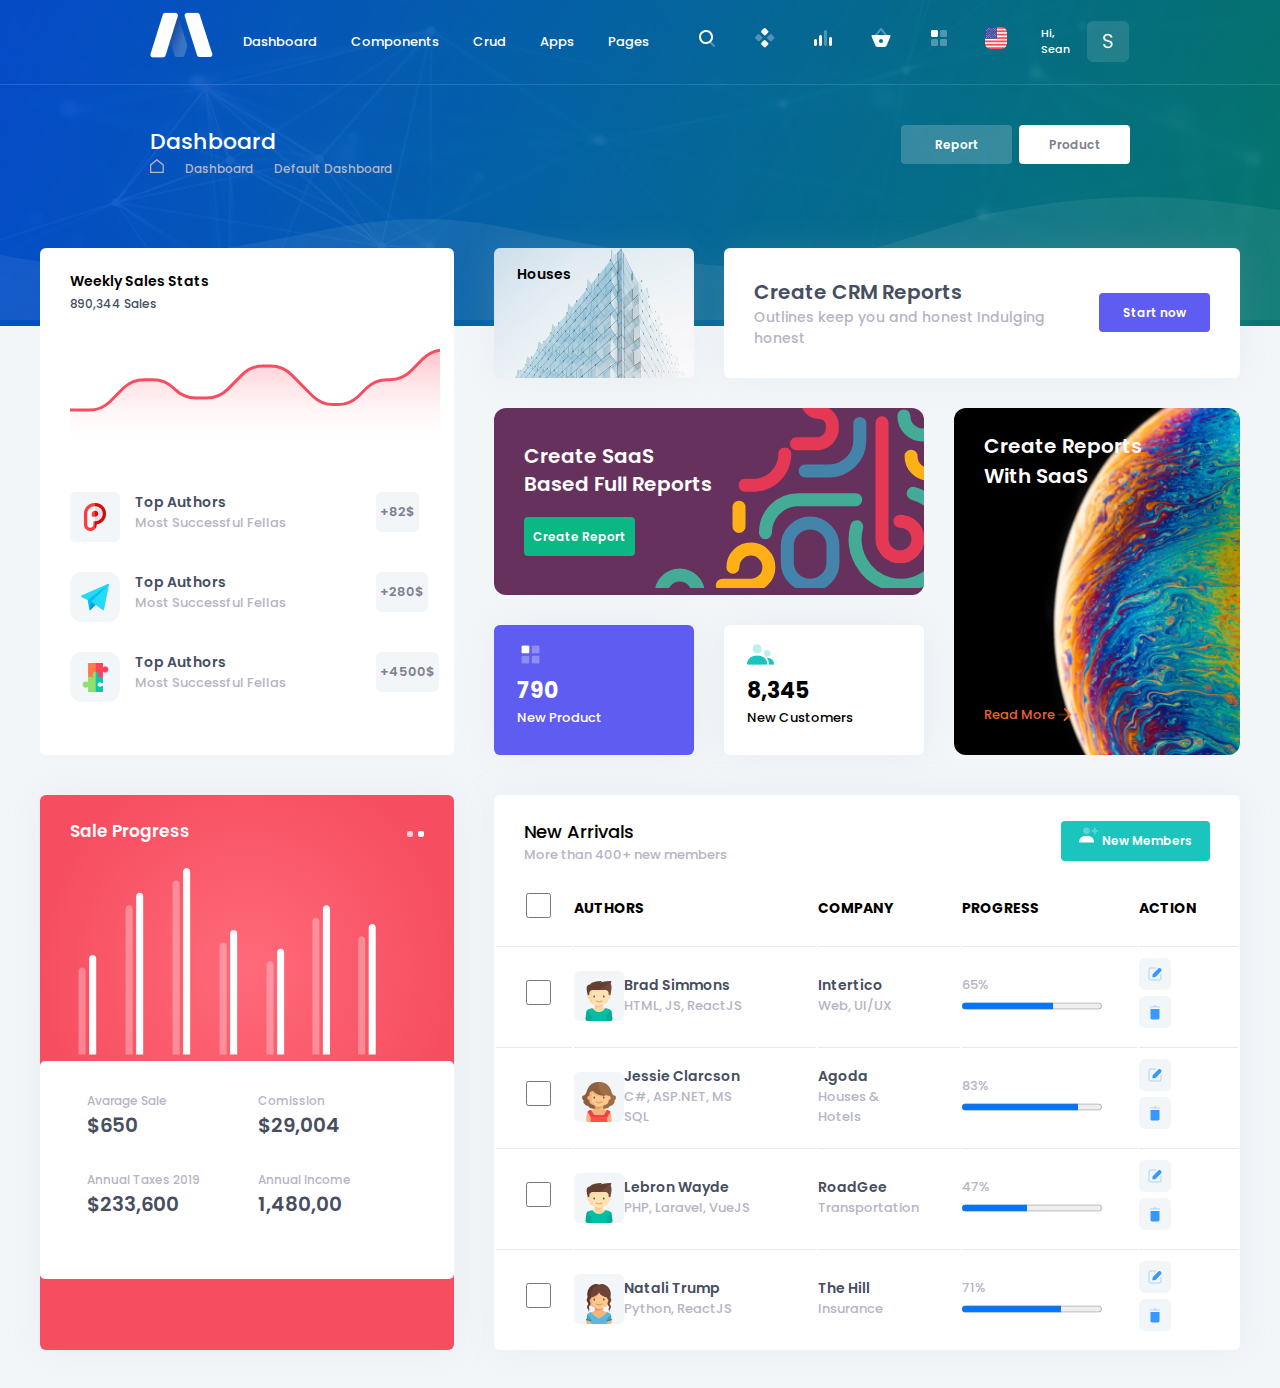
==== demo2rework/index.html @ 456e2e6e "lan dau lam chuyen ay" ====
<!DOCTYPE html>
<html lang="en">
<head>
    <meta charset="UTF-8">
    <meta http-equiv="X-UA-Compatible" content="IE=edge">
    <meta name="viewport" content="width=device-width, initial-scale=1.0">
    <link rel="stylesheet" href="style.css">
    <link rel="stylesheet" href="assets/button.css">
    <link href='https://fonts.googleapis.com/css?family=Poppins' rel='stylesheet'>
    <title>Demo 2</title>
</head>
<body>
    <main class="main">
        <header class="header">
            <div class="navbar">
                <div class="navbar-left">
                    <a href=""><img src="assets/img/nav-bar/metronic-logo.png" alt=""></a>  
                    <ul class="navbar-menu">
                        <li><a href="">Dashboard</a> </li>
                        <li><a href="">Components</a> </li>
                        <li><a href="">Crud</a> </li>
                        <li><a href="">Apps</a> </li>
                        <li><a href="">Pages</a> </li>
                    </ul>
                </div>
                <div class="navbar-right">
                    <ul class="navbar-menu">
                        <li><a href=""><img src="assets/img/nav-bar/search-icon.png" alt=""></a> </li>
                        <li><a href=""><img src="assets/img/nav-bar/compiling.png" alt=""></a> </li>
                        <li><a href=""><img src="assets/img/nav-bar/equalizer.png" alt=""></a> </li>
                        <li><a href="">
                            <svg width="24" height="24" viewBox="0 0 24 24" fill="none" xmlns="http://www.w3.org/2000/svg">
                                <path opacity="0.3" d="M12 4.56205L7.76825 9.64018C7.41468 10.0645 6.78412 10.1218 6.35984 9.76822C5.93556 9.41466 5.87824 8.78409 6.2318 8.35982L11.2318 2.35982C11.6316 1.88006 12.3685 1.88006 12.7682 2.35982L17.7682 8.35982C18.1218 8.78409 18.0645 9.41466 17.6402 9.76822C17.2159 10.1218 16.5854 10.0645 16.2318 9.64018L12 4.56205Z" fill="white"/>
                                <path fill-rule="evenodd" clip-rule="evenodd" d="M3.50002 9H20.5C21.0523 9 21.5 9.44772 21.5 10C21.5 10.132 21.4739 10.2627 21.4231 10.3846L17.7692 19.1538C17.3034 20.2718 16.2111 21 15 21H9.00002C7.78891 21 6.69659 20.2718 6.23079 19.1538L2.57694 10.3846C2.36452 9.87481 2.6056 9.28934 3.1154 9.07692C3.23727 9.02614 3.36799 9 3.50002 9ZM12 17C13.1046 17 14 16.1046 14 15C14 13.8954 13.1046 13 12 13C10.8954 13 10 13.8954 10 15C10 16.1046 10.8954 17 12 17Z" fill="white"/>
                            </svg>                                
                        </a> </li>
                        <li><a href=""><img src="assets/img/nav-bar/layout-4-blocks.png" alt=""></a> </li>
                        <li><a href=""><img src="assets/img/nav-bar/flag-container.png" alt=""></a> </li>
                        <li><a href=""><div class="welcome-text"> Hi, <br> Sean</div></a></li>
                        <li><img src="assets/img/nav-bar/initial-icon.png" alt=""></li>
                    </ul>
                </div>
            </div>
            <div class="sub-header">
                <div>
                    <span class="text-title">Dashboard</span>  <br>
                    <svg width="14" height="14" viewBox="0 0 14 14" fill="none" xmlns="http://www.w3.org/2000/svg">
                        <path d="M6.90584 0L0 5.52465V14H13.8116V5.52465L6.90584 0ZM12.5561 12.7444H1.25561V6.15244L6.90584 1.63227L12.5561 6.15244V12.7444Z" fill="#B5B5C3"/>
                    </svg>
                    <li><a href="">Dashboard</a></li> 
                    <li><a href="">Default Dashboard</a></li> 
                </div>
                <div class="sub-header-btn">
                    <a href=""><div class="default-btn trans-btn"><span class="text-btn">Report</span></div></a>
                    <a href=""><div class="default-btn white-btn"><span class="text-btn text-white-btn">Product</span></div></a>
                </div>
            </div>
            <div class="wave-vector">
                <img src="assets/img/vector27.png" alt="">
            </div>  
        </header>
        <section class="first-section">
            <div class="sale-graph">
                <p class="small-text-tilte m-l-30px m-t-23">Weekly Sales Stats</p>
                <p class="small-text-subtitle m-l-30px">890,344 Sales</p>
                <div class="vector m-l-30px">
                    <svg width="370" height="104" viewBox="0 0 370 104" fill="none" xmlns="http://www.w3.org/2000/svg">
                        <path d="M19.0568 62.0852H-4V104H376V2H374.205C366.2 2 358.527 5.19892 352.894 10.8851L341.121 22.7673C335.487 28.4535 327.814 31.6525 319.81 31.6525H317.379C309.374 31.6525 301.701 34.8514 296.068 40.5376L288.934 47.7378C283.3 53.424 275.627 56.623 267.622 56.623H263.645C255.641 56.623 247.968 53.424 242.334 47.7378L221.67 26.8818C216.036 21.1956 208.364 17.9967 200.359 17.9967H193.289C185.284 17.9967 177.612 21.1956 171.978 26.8819L157.886 41.105C152.252 46.7912 144.579 49.9902 136.575 49.9902H126.026C118.021 49.9902 110.348 46.7912 104.714 41.105L104.152 40.5376C98.5184 34.8514 90.8457 31.6525 82.8412 31.6525H74.225C66.2204 31.6525 58.5477 34.8514 52.9139 40.5376L40.3679 53.2001C34.7341 58.8863 27.0614 62.0852 19.0568 62.0852Z" fill="url(#paint0_linear_436_12556)"/>
                        <path d="M376 104V2H374.205C366.2 2 358.527 5.19892 352.894 10.8851L341.121 22.7673C335.487 28.4535 327.814 31.6525 319.81 31.6525H317.379C309.374 31.6525 301.701 34.8514 296.067 40.5376L288.934 47.7378C283.3 53.424 275.627 56.6229 267.622 56.6229H263.645C255.641 56.6229 247.968 53.424 242.334 47.7378L221.67 26.8818C216.036 21.1956 208.364 17.9967 200.359 17.9967H193.289C185.284 17.9967 177.612 21.1956 171.978 26.8819L157.886 41.105C152.252 46.7912 144.579 49.9902 136.575 49.9902H126.026C118.021 49.9902 110.348 46.7912 104.714 41.105L104.152 40.5376C98.5184 34.8514 90.8458 31.6525 82.8412 31.6525H74.225C66.2204 31.6525 58.5477 34.8514 52.9139 40.5376L40.3679 53.2001C34.7341 58.8863 27.0614 62.0852 19.0568 62.0852H-4V104" stroke="#F64E60" stroke-width="3"/>
                        <defs>
                        <linearGradient id="paint0_linear_436_12556" x1="186" y1="2" x2="186" y2="104" gradientUnits="userSpaceOnUse">
                        <stop stop-color="#FFC3C9"/>
                        <stop offset="1" stop-color="white" stop-opacity="0"/>
                        </linearGradient>
                        </defs>
                    </svg>                        
                </div>
                <div class="top-author m-l-30px ">
                    <div class="author-list first-author ">
                        <img src="assets/img/pLogo.png" alt="">
                        <div class="m-l-15">
                            <p class="default-text">Top Authors</p>
                            <p class="default-subtext">Most Successful Fellas</p>
                        </div>
                        <div class="resize-box">
                            <div>+82$</div>
                        </div>
                    </div>
                    <div class="author-list second-author">
                        <img src="assets/img/paperPlane.png" alt="">
                        <div class="m-l-15">
                            <p class="default-text">Top Authors</p>
                            <p class="default-subtext">Most Successful Fellas</p>
                        </div>
                        <div class="resize-box">
                            <div>+280$</div>
                        </div>
                    </div>
                    <div class="author-list third-author m-b-40">
                        <img src="assets/img/puzzleLogo.png" alt="">
                        <div class="m-l-15">
                            <p class="default-text">Top Authors</p>
                            <p class="default-subtext">Most Successful Fellas</p>
                        </div>
                        <div class="resize-box">
                            <div>+4500$</div>
                        </div>
                    </div>
                </div>
            </div>
            <div class="right-banner">
                <div class="first-col-banner">
                    <div class="widget widget-no1">
                        <p class="small-text-tilte houses-title">Houses</p>
                    </div>
                    <div class="widget widget-no2">
                        <div class="widget-no2-text">
                            <p class="default-text">Create CRM Reports</p>
                            <p class="default-subtext">Outlines keep you and honest Indulging honest</p>
                        </div>
                        <a href=""><div class="default-btn trans-btn purpul-btn"><span class="text-btn">Start now</span></div></a>
                    </div>
                </div>
                <div class="second-col-banner">
                    <div class="left-aside-second-banner">
                        <div class="upper-banner">
                            <div class="left-aside-text">
                                Create SaaS <br>
                                Based Full Reports
                                <a href=""><div class="default-btn trans-btn green-btn"><span class="text-btn">Create Report</span></div></a>
                            </div>
                            <div class="vignette">
                                <img src="assets/img/Taieri.svg" alt="">
                            </div>
                        </div>
                        <div class="bottom-box">
                            <div class="widget widget-no3">
                                <p class="small-text-tilte houses-title">
                                    <img src="assets/img/layout-4-blocks.png" alt=""><br>
                                    <span class="widget-font-bold cl-white">790</span> <br>
                                    <span class="widget-font cl-white">New Product</span>
                                </p>
                            </div>
                            <div class="widget widget-no4">
                                <p class="small-text-tilte houses-title">
                                    <img src="assets/img/group.png" alt=""><br>
                                    <span class="widget-font-bold">8,345</span> <br>
                                    <span class="widget-font">New Customers</span>
                                </p>
                            </div>
                        </div>
                    </div>
                    <div class="right-aside-second-banner ">
                        <p class="right-aside-text m-l-30px m-t-23">
                            Create Reports <br> With SaaS
                        </p>
                        <p class="right-aside-subtext m-l-30px m-b-30 " >
                            <a href="">
                                Read More
                                <img src="assets/img/Arrow-right.png" alt="">
                            </a> 
                        </p>
                    </div>
                </div>
            </div>
        </section>
        <section class="second-section">
            <div class="sale-graph-2 widget-box   ">
                <div class="sale-graph-2-text">
                    <div>Sale Progress</div>
                    <div>
                        <svg width="17" height="6" viewBox="0 0 17 6" fill="none" xmlns="http://www.w3.org/2000/svg">
                            <rect x="11" width="6" height="6" rx="2" fill="white"/>
                            <rect width="6" height="6" rx="2" fill="white" fill-opacity="0.7"/>
                        </svg>                            
                    </div>
                </div>
                <div class="chart">
                    <svg width="298" height="188" viewBox="0 0 298 188" fill="none" xmlns="http://www.w3.org/2000/svg">
                        <path d="M0.587158 103.916C0.587158 101.97 2.16482 100.392 4.11097 100.392C6.05712 100.392 7.63478 101.97 7.63478 103.916V187.381H0.587158V103.916Z" fill="white" fill-opacity="0.3"/>
                        <path d="M11.1587 91.4889C11.1587 89.5428 12.7364 87.9651 14.6825 87.9651C16.6287 87.9651 18.2063 89.5428 18.2063 91.4889V187.381H11.1587V91.4889Z" fill="white"/>
                        <path d="M47.5715 41.781C47.5715 39.8349 49.1492 38.2572 51.0953 38.2572C53.0415 38.2572 54.6192 39.8349 54.6192 41.781V187.381H47.5715V41.781Z" fill="white" fill-opacity="0.3"/>
                        <path d="M58.1426 29.3538C58.1426 27.4076 59.7202 25.83 61.6664 25.83C63.6125 25.83 65.1902 27.4076 65.1902 29.3538V187.381H58.1426V29.3538Z" fill="white"/>
                        <path d="M94.5554 16.9269C94.5554 14.9807 96.1331 13.4031 98.0792 13.4031C100.025 13.4031 101.603 14.9807 101.603 16.9269V187.381H94.5554V16.9269Z" fill="white" fill-opacity="0.3"/>
                        <path d="M105.127 4.50002C105.127 2.55387 106.705 0.976196 108.651 0.976196C110.597 0.976196 112.175 2.55386 112.175 4.50001V187.381H105.127V4.50002Z" fill="white"/>
                        <path d="M141.54 79.062C141.54 77.1159 143.117 75.5382 145.063 75.5382C147.009 75.5382 148.587 77.1159 148.587 79.062V187.381H141.54V79.062Z" fill="white" fill-opacity="0.3"/>
                        <path d="M152.111 66.6348C152.111 64.6886 153.689 63.111 155.635 63.111C157.581 63.111 159.159 64.6886 159.159 66.6348V187.381H152.111V66.6348Z" fill="white"/>
                        <path d="M188.524 97.7022C188.524 95.7561 190.101 94.1784 192.047 94.1784C193.994 94.1784 195.571 95.7561 195.571 97.7022V187.381H188.524V97.7022Z" fill="white" fill-opacity="0.3"/>
                        <path d="M199.095 85.2753C199.095 83.3291 200.673 81.7515 202.619 81.7515C204.565 81.7515 206.143 83.3291 206.143 85.2753V187.381H199.095V85.2753Z" fill="white"/>
                        <path d="M234.333 54.2079C234.333 52.2617 235.911 50.6841 237.857 50.6841C239.803 50.6841 241.381 52.2617 241.381 54.2079V187.381H234.333V54.2079Z" fill="white" fill-opacity="0.3"/>
                        <path d="M244.905 41.781C244.905 39.8349 246.482 38.2572 248.429 38.2572C250.375 38.2572 251.952 39.8349 251.952 41.781V187.381H244.905V41.781Z" fill="white"/>
                        <path d="M280.143 72.8484C280.143 70.9023 281.72 69.3246 283.667 69.3246C285.613 69.3246 287.19 70.9023 287.19 72.8484V187.381H280.143V72.8484Z" fill="white" fill-opacity="0.3"/>
                        <path d="M290.714 60.4212C290.714 58.4751 292.292 56.8974 294.238 56.8974C296.184 56.8974 297.762 58.4751 297.762 60.4212V187.381H290.714V60.4212Z" fill="white"/>
                    </svg>                        
                </div>
                <div class="sale-info">
                    <div class="flex-row">
                        <div class="box-info">
                            <p class="blur-font">Avarage Sale</p>
                            <p class="cash-font"> $650</p>
                        </div>
                        <div class="box-info">
                            <p class="blur-font">Comission</p> 
                            <p class="cash-font">$29,004</p> 
                        </div>
                    </div>
                    <div class="flex-row">
                        <div class="box-info">
                            <p class="blur-font">Annual Taxes 2019</p>  
                            <p class="cash-font">$233,600</p> 
                        </div>
                        <div class="box-info">
                            <p class="blur-font">Annual Income</p> 
                            <p class="cash-font">1,480,00</p> 
                        </div>
                    </div>
                    
                </div>
            </div>
            <div class="new-arrival widget-box">
                <div class="table-title">
                    <div class="table-text">
                        <div>
                            New Arrivals <br>
                            <span class="default-subtext">More than 400+ new members</span>
                        </div>
                        <a href=""><div class="default-btn green-icon-btn"><span class="text-btn">
                            <img src="assets/img/add-user.png" alt="">
                            <span>New Members</span>
                        </span></div></a>
                    </div>
                </div>
                <div class="main-table">
                    <table>
                        <tr>
                            <th class="checkbox p-r-21">
                                <label>
                                    <input type="checkbox">
                                </label>
                            </th>
                            <th>AUTHORS</th>
                            <th>COMPANY</th>
                            <th>PROGRESS</th>
                            <th>ACTION</th>
                        </tr>
                        <tr>
                            <td class="checkbox p-r-21">
                                <label>
                                    <input type="checkbox">
                                </label>
                            </td>
                            <td class="p-r-65">
                                <div class="author">
                                    <img src="assets/img/author/author-1.png" alt="">
                                    <div class="author-info">
                                        <p class="default-text">Brad Simmons</p>
                                        <p class="default-subtext">HTML, JS, ReactJS</p>
                                    </div>
                                </div>
                            </td>
                            <td class="p-r-45">
                                <div class="company-info">
                                    <p class="default-text">Intertico</p>
                                    <p class="default-subtext">Web, UI/UX</p>
                                </div>
                            </td>
                            <td class="p-r-45">
                                <p class="default-subtext">65%</p>
                                <progress id="file" value="65" max="100"></progress>
                            </td>
                            <td class="p-r-45">
                                <a href=""><img src="assets/img/button-Edit.png" alt=""></a>
                                <a href=""><img src="assets/img/button-Trash.png" alt=""></a>
                            </td>
                        </tr>
                        <tr>
                            <td class="checkbox p-r-21">
                                <label>
                                    <input type="checkbox">
                                </label>
                            </td>
                            <td class="p-r-65">
                                <div class="author">
                                    <img src="assets/img/author/author-2.png" alt="">
                                    <div class="author-info">
                                        <p class="default-text">Jessie Clarcson</p>
                                        <p class="default-subtext">C#, ASP.NET, MS SQL</p>
                                    </div>
                                </div>
                            </td>
                            <td class="p-r-45">
                                <div class="company-info">
                                    <p class="default-text">Agoda</p>
                                    <p class="default-subtext">Houses & Hotels</p>
                                </div>
                            </td>
                            <td class="p-r-45">
                                <p class="default-subtext">83%</p>
                                <progress id="file" value="83" max="100"></progress>
                            </td>
                            <td class="p-r-45">
                                <a href=""><img src="assets/img/button-Edit.png" alt=""></a>
                                <a href=""><img src="assets/img/button-Trash.png" alt=""></a>
                            </td>
                        </tr>
                        <tr>
                            <td class="checkbox p-r-21">
                                <label>
                                    <input type="checkbox">
                                </label>
                            </td>
                            <td class="p-r-65">
                                <div class="author">
                                    <img src="assets/img/author/author-1.png" alt="">
                                    <div class="author-info">
                                        <p class="default-text">Lebron Wayde</p>
                                        <p class="default-subtext">PHP, Laravel, VueJS</p>
                                    </div>
                                </div>
                            </td>
                            <td class="p-r-45">
                                <div class="company-info">
                                    <p class="default-text">RoadGee</p>
                                    <p class="default-subtext">Transportation</p>
                                </div>
                            </td>
                            <td class="p-r-45">
                                <p class="default-subtext">47%</p>
                                <progress id="file" value="47" max="100"></progress>
                            </td>
                            <td class="p-r-45">
                                <a href=""><img src="assets/img/button-Edit.png" alt=""></a>
                                <a href=""><img src="assets/img/button-Trash.png" alt=""></a>
                            </td>
                        </tr>
                        <tr>
                            <td class="checkbox p-r-21">
                                <label>
                                    <input type="checkbox">
                                </label>
                            </td>
                            <td class="p-r-65">
                                <div class="author">
                                    <img src="assets/img/author/author-3.png" alt="">
                                    <div class="author-info">
                                        <p class="default-text">Natali Trump</p>
                                        <p class="default-subtext">Python, ReactJS</p>
                                    </div>
                                </div>
                            </td>
                            <td class="p-r-45">
                                <div class="company-info">
                                    <p class="default-text">The Hill </p>
                                    <p class="default-subtext">Insurance</p>
                                </div>
                            </td>
                            <td class="p-r-45">
                                <p class="default-subtext">71%</p>
                                <progress id="file" value="71" max="100"></progress>
                            </td>
                            <td class="p-r-45">
                                <a href=""><img src="assets/img/button-Edit.png" alt=""></a>
                                <a href=""><img src="assets/img/button-Trash.png" alt=""></a>
                            </td>
                        </tr>
                    </table>
                </div>
            </div>
        </section>
    </main>
</body>
</html>
---- demo2rework/style.css ----
*{
    padding: 0;
    margin: 0;
}

.text-title {
    font-weight: 500;
    font-size: 22px;
    line-height: 33px;
    color: #fff;
}

.table-text {
    font-weight: 500;
    font-size: 18px;
    line-height: 21px;
}

.default-text {
    font-weight: 600;
    font-size: 14px;
    line-height: 21px;
    color: #464E5F;
}

.default-subtext {
    font-weight: 500;
    font-size: 13px;
    line-height: 20px;
    color: #B5B5C3;
}

.small-text-subtitle {
    font-weight: 500;
    font-size: 12px;
    line-height: 23px;
    color: #464E5F;
}

.small-text-title {
    font-weight: 600;
    font-size: 17px;
    line-height: 26px;
    color: #464E5F  ;
}

.widget-font {
    font-weight: 500;
    font-size: 13px;
    line-height: 20px;
}

.widget-font-bold {
    font-weight: 700;
    font-size: 22px;
    line-height: 33px;
}

.blur-font {
    font-weight: 500;
    font-size: 12px;
    line-height: 18px;
    color: #B5B5C3;
}

.cash-font {
    font-weight: 600;
    font-size: 20px;
    line-height: 30px;
    color: #464E5F;
}

.cl-white {
    color: white;
}

.m-l-30px {
    margin-left: 30px;
}

.m-l-15 {
    margin-left: 15px;
}

.m-r-30px {
    margin-right: 30px;
}

.m-t-23 {
    margin-top: 23px;
}

.m-b-40 {
    margin-bottom: 40px;
}

.m-b-30 {
    margin-bottom: 30px;
}

.p-r-100 {
    padding-right: 100px;
}

.p-r-45 {
    padding-right: 35px;
}

.p-r-21 {
    padding-right: 21px;
}

.p-r-65 {
    padding-right: 62px;
}

a {
    text-decoration: none;
    color: #fff;
}

.main {
    font-family: 'Poppins';
    font-style: normal;
    font-weight: 600;
    font-size: 14px;
    line-height: 21px;
    background: #F3F6F9;
}

.header {
    background-image: url(assets/img/background-header.png);
    background-size: cover;
    /* background-repeat: no-repeat; */
    /* max-width: 1500px; */
    width: 100%;
    display: flex;
    flex-direction: column;
    max-width: 1500px;
    margin: 0 auto; 
}

.navbar {
    display: flex; 
    justify-content: space-between;
    border-bottom: 1px solid rgba(255, 255, 255, 0.13);
}

.navbar-left {
    display: flex;
    margin-left: 137px  ;
}

.navbar-right {
    margin-top: 14px;
    margin-right: 149.83px;
}

.navbar-menu {
    display: flex;
}

.navbar-menu li {
    display: flex;
    text-align: center;
    align-items: center;
}

.navbar-menu li a {
    padding: 11px 17px;
    color: #fff;
    font-weight: 500;
    font-size: 13px;
    line-height: 20px;
}

.navbar-menu li a:hover {
    background: rgba(255, 255, 255, 0.1);
    border-radius: 6px;
}

.welcome-text {
    font-weight: 500;
    font-size: 11px;
    line-height: 16px;
    color: white;
    text-align: left;
}

.sub-header {
    display: flex;
    justify-content: space-between;
    margin-left: 150px;
    margin-right: 150px;
    margin-top: 39.5px;
}

.sub-header-btn {
    display: flex;
}

.sub-header li {
    display: inline-flex;
    margin-left: 18px;
    font-weight: 500;
    font-size: 12px;
    line-height: 18px;
}

.sub-header a {
    color: #B5B5C3;
}

.text-white-btn {
    color: #80808F !important;
}

.wave-vector {
    margin: 0 auto;
    margin-top: 18px;   
}

.first-section {
    display: flex;
    justify-content: space-between;
    margin: 0 auto;
    gap: 40px;
    max-width: 1200px;
    position: relative;
    top: -78px;
}

.sale-graph {
    flex: 31.1%; 
    background: white; 
    border-radius: 6px;
    position: relative;
}

.vector {
    position: relative;
    top: 33px;
}

.top-author {
    display: flex;
    flex-direction: column;
    position: relative;
    top: 37px;
}

.author-list {
    flex:1;
    display: flex;
    margin-top: 30px;
}

.author-list img {
    height: 50px;
    width: 50px;
}

.widget-box {
    background: #FFFFFF;
    box-shadow: 0px 0px 35px rgba(181, 181, 195, 0.15);
    border-radius: 6px;
}

.resize-box {
    background: #F3F6F9;
    border-radius: 6px;
    padding: 5px 4px;
    font-weight: 600;
    font-size: 13px;
    line-height: 20px;
    color: #80808F;
    max-height: 30px;
    margin-left: 90px;
    align-items: center;
    justify-self: right;
    display: flex;
}

.right-banner {
    flex: 58.8%;
    display: flex;
    flex-direction: column;
    gap: 30px;
}

.widget {
    box-shadow: 0px 0px 35px rgba(181, 181, 195, 0.15);
    border-radius: 6px;
    background: white;
    min-width: 200px;
    height: 130px;
}

.first-col-banner {
    display: flex;
    justify-content: space-between;
    gap: 30px;
}

.widget-no1 {
    flex: 25.3%;
    background-image: url("assets/img/house.png");
    background-size: 200px;
}

.houses-title {
    margin: 16px 23px;
}

.widget-no2 {
    flex: 70.8%;
    display: flex;
    justify-content: space-between;
    align-items: center;
    padding: 0 30px;
}

.second-col-banner {
    display: flex;
    justify-content: space-between;
    gap: 30px;
}

.left-aside-second-banner {
    display: flex;
    flex-direction: column;
    gap: 30px;
}

.upper-banner {
    flex: 54.4%;
    background: #66325d;
    font-weight: 600;
    font-size: 20px;
    line-height: 28px;
    color: white;
    border-radius: 12px;
    display: flex;
    max-width: 430px    ;
    /* background-image: url("assets/img/Taieri.svg"); */
}

.left-aside-text {
    min-width: 230px;
    position: relative;
    top: 34px;
    left: 30px;
}

.left-aside-text .default-btn{
    margin: 19px 0;
}

.vignette {
    position: relative;
    right: 230px;
}

.widget-no2-text .default-text {
    font-weight: 600;
    font-size: 20px;
    line-height: 30px;
}

.widget-no2-text .default-subtext{
    font-weight: 500;
    font-size: 14px;
    line-height: 21px;
}

.bottom-box {
    display: flex;
    justify-content: space-between;
    gap: 30px;
}

.widget-no3 {
    background: #5F5CF1;
}

.widget img {
    height: 27px;
}

.right-aside-second-banner {
    flex: 41.7%;
    background-image: url("assets/img/daniel-olah-1079449-unsplash\ 1.png");
    background-repeat: none;
    background-size: cover;
    border-radius: 12px;
    display: flex;
    justify-content: space-between;
    flex-direction: column;
}

.right-aside-text {
    font-weight: 600;
    font-size: 20px;
    line-height: 30px;
    color: white;
}

.right-aside-subtext a{
    font-weight: 500;
    font-size: 13px;
    line-height: 20px;
    color: #EF6327;
}

.right-aside-subtext img {
    position: relative;
    top: 5px;
}

.second-section {
    display: flex;
    justify-content: space-between;
    margin: 0 auto;
    gap: 40px;
    max-width: 1200px;
    position: relative;
    top: -38px;
}

.sale-graph-2 {
    flex: 31.1%;
    background: green;
    min-height: 470px;
    background: radial-gradient(50% 38.76% at 50% 31.25%, #FF6A7A 0%, #F64E60 100%);
    display: flex;
    flex-direction: column;
}

.sale-graph-2-text {
    display: flex;
    justify-content: space-between;
    color: white;
    font-weight: 600;
    font-size: 17px;
    line-height: 26px;
    padding: 23px 30px;
}

.chart {
    margin: 0 37.59px;
}

.sale-info {
    background: white;
    border-radius: 5px;
    min-height: 218.81px;
}

.box-info {
    padding-top: 31px;
    padding-left: 47px;
    display: flex;
    flex-direction: column;
    min-width: 124px;
}

.flex-row {
    display: flex;
}

.new-arrival {
    flex: 58.8%;
    display: flex;
    flex-direction: column;
}

.table-title {
    flex :15.11%
}

.table-text {
    display: flex;
    justify-content: space-between;
    margin: 26px 30px;
}

.main-table {
    flex: 84.89%
}

.author {
    display: flex;
    align-items: center;
}

.main-table th {
    text-align: left;
    padding-bottom: 20px;
}

.main-table td {
    padding-top: 11px;
    padding-bottom: 11px;
    border-top: 1px solid #E5EAEE;
}

.checkbox input {
    height: 25px;
    width: 25px;
    margin-left: 30px;
    cursor: pointer;
}
---- demo2rework/assets/button.css ----
.default-btn {
    display: flex;
    border-radius: 4px;
    height: 39px;
    width: 111px;
    margin-left: 7px;
    cursor: pointer;
}

.text-btn {
    font-weight: 600;
    font-size: 12px;
    line-height: 39px;
    margin: auto;
    color: white;
    align-items: center;
}

.trans-btn {
    background: rgba(255, 255, 255, 0.2);
}

.white-btn {
    background: white;
    color: #80808F !important;
}

.purpul-btn {
    background: #5F5CF1;
}

.green-btn {
    background: #0BB783;
}

.green-icon-btn {
    background: #1BC5BD;
    width: 149px;
    height: 40px;
}
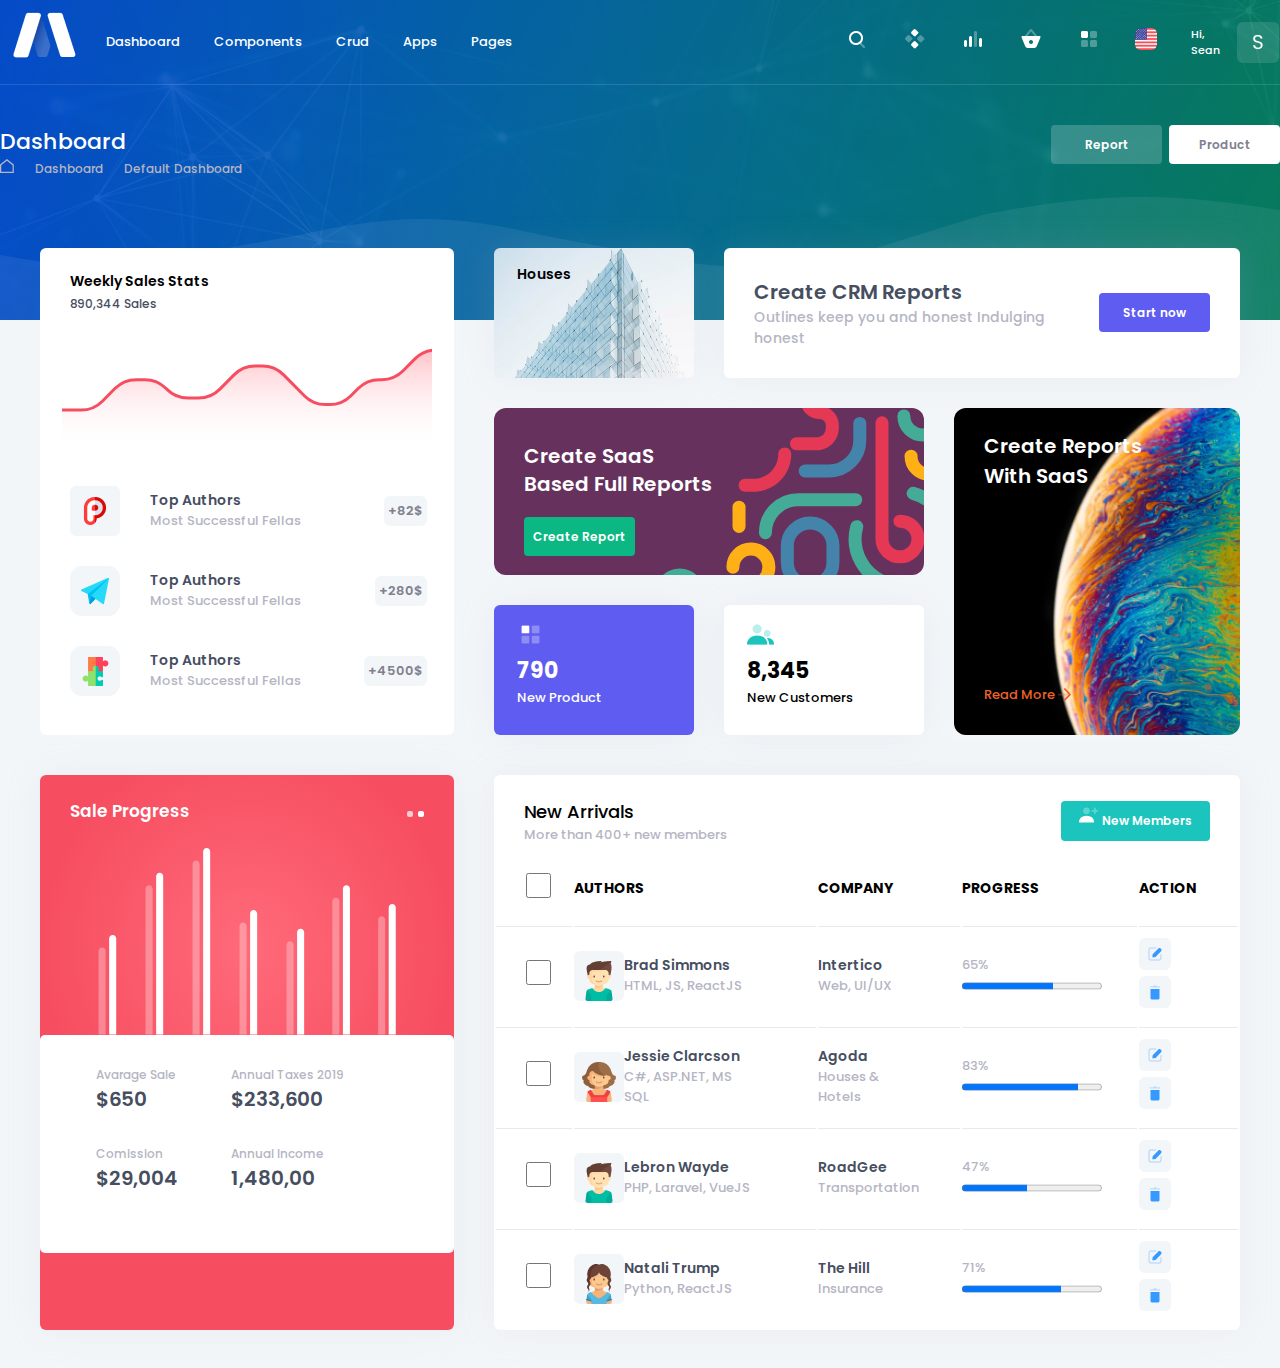
==== commit 65b53aa3: "add code" ====
--- a/demo2rework/index.html
+++ b/demo2rework/index.html
@@ -7,12 +7,20 @@
     <link rel="stylesheet" href="style.css">
     <link rel="stylesheet" href="assets/button.css">
     <link href='https://fonts.googleapis.com/css?family=Poppins' rel='stylesheet'>
+    <link rel="stylesheet" href="assets/mobile.css">
     <title>Demo 2</title>
 </head>
 <body>
     <main class="main">
         <header class="header">
             <div class="navbar">
+                <div class="dropdown-menu-navbar">
+                    <svg width="24" height="24" viewBox="0 0 24 24" fill="none" xmlns="http://www.w3.org/2000/svg">
+                        <path d="M21 7H3C2.4 7 2 6.6 2 6V4C2 3.4 2.4 3 3 3H21C21.6 3 22 3.4 22 4V6C22 6.6 21.6 7 21 7Z" fill="currentColor"></path>
+                        <path opacity="0.3" d="M21 14H3C2.4 14 2 13.6 2 13V11C2 10.4 2.4 10 3 10H21C21.6 10 22 10.4 22 11V13C22 13.6 21.6 14 21 14ZM22 20V18C22 17.4 21.6 17 21 17H3C2.4 17 2 17.4 2 18V20C2 20.6 2.4 21 3 21H21C21.6 21 22 20.6 22 20Z" fill="currentColor"></path>
+                    </svg>
+                    <!-- <img src="assets/img/nav-bar/metronic-logo.png" alt=""> -->
+                </div>
                 <div class="navbar-left">
                     <a href=""><img src="assets/img/nav-bar/metronic-logo.png" alt=""></a>  
                     <ul class="navbar-menu">
@@ -63,7 +71,7 @@
             <div class="sale-graph">
                 <p class="small-text-tilte m-l-30px m-t-23">Weekly Sales Stats</p>
                 <p class="small-text-subtitle m-l-30px">890,344 Sales</p>
-                <div class="vector m-l-30px">
+                <div class="vector">
                     <svg width="370" height="104" viewBox="0 0 370 104" fill="none" xmlns="http://www.w3.org/2000/svg">
                         <path d="M19.0568 62.0852H-4V104H376V2H374.205C366.2 2 358.527 5.19892 352.894 10.8851L341.121 22.7673C335.487 28.4535 327.814 31.6525 319.81 31.6525H317.379C309.374 31.6525 301.701 34.8514 296.068 40.5376L288.934 47.7378C283.3 53.424 275.627 56.623 267.622 56.623H263.645C255.641 56.623 247.968 53.424 242.334 47.7378L221.67 26.8818C216.036 21.1956 208.364 17.9967 200.359 17.9967H193.289C185.284 17.9967 177.612 21.1956 171.978 26.8819L157.886 41.105C152.252 46.7912 144.579 49.9902 136.575 49.9902H126.026C118.021 49.9902 110.348 46.7912 104.714 41.105L104.152 40.5376C98.5184 34.8514 90.8457 31.6525 82.8412 31.6525H74.225C66.2204 31.6525 58.5477 34.8514 52.9139 40.5376L40.3679 53.2001C34.7341 58.8863 27.0614 62.0852 19.0568 62.0852Z" fill="url(#paint0_linear_436_12556)"/>
                         <path d="M376 104V2H374.205C366.2 2 358.527 5.19892 352.894 10.8851L341.121 22.7673C335.487 28.4535 327.814 31.6525 319.81 31.6525H317.379C309.374 31.6525 301.701 34.8514 296.067 40.5376L288.934 47.7378C283.3 53.424 275.627 56.6229 267.622 56.6229H263.645C255.641 56.6229 247.968 53.424 242.334 47.7378L221.67 26.8818C216.036 21.1956 208.364 17.9967 200.359 17.9967H193.289C185.284 17.9967 177.612 21.1956 171.978 26.8819L157.886 41.105C152.252 46.7912 144.579 49.9902 136.575 49.9902H126.026C118.021 49.9902 110.348 46.7912 104.714 41.105L104.152 40.5376C98.5184 34.8514 90.8458 31.6525 82.8412 31.6525H74.225C66.2204 31.6525 58.5477 34.8514 52.9139 40.5376L40.3679 53.2001C34.7341 58.8863 27.0614 62.0852 19.0568 62.0852H-4V104" stroke="#F64E60" stroke-width="3"/>
@@ -128,9 +136,6 @@
                                 Create SaaS <br>
                                 Based Full Reports
                                 <a href=""><div class="default-btn trans-btn green-btn"><span class="text-btn">Create Report</span></div></a>
-                            </div>
-                            <div class="vignette">
-                                <img src="assets/img/Taieri.svg" alt="">
                             </div>
                         </div>
                         <div class="bottom-box">
--- a/demo2rework/style.css
+++ b/demo2rework/style.css
@@ -1,6 +1,7 @@
 *{
     padding: 0;
     margin: 0;
+    box-sizing: border-box;
 }
 
 .text-title {
@@ -126,11 +127,14 @@
     font-size: 14px;
     line-height: 21px;
     background: #F3F6F9;
+    background-image: url(assets/img/background-header.png);
+    background-size: 100% 320px;
+    background-repeat: no-repeat;
 }
 
 .header {
-    background-image: url(assets/img/background-header.png);
-    background-size: cover;
+    /* background-image: url(assets/img/background-header.png);
+    background-size:stretch; */
     /* background-repeat: no-repeat; */
     /* max-width: 1500px; */
     width: 100%;
@@ -144,16 +148,17 @@
     display: flex; 
     justify-content: space-between;
     border-bottom: 1px solid rgba(255, 255, 255, 0.13);
+    align-items: center;
 }
 
 .navbar-left {
     display: flex;
-    margin-left: 137px  ;
+    /* margin-left: 137px  ; */
 }
 
 .navbar-right {
-    margin-top: 14px;
-    margin-right: 149.83px;
+    /* margin-top: 14px;
+    margin-right: 149.83px; */
 }
 
 .navbar-menu {
@@ -240,6 +245,8 @@
 .vector {
     position: relative;
     top: 33px;
+    display: flex;
+    justify-content: center;
 }
 
 .top-author {
@@ -247,17 +254,25 @@
     flex-direction: column;
     position: relative;
     top: 37px;
+    justify-content: space-between;
+    justify-items: center ;
 }
 
 .author-list {
     flex:1;
     display: flex;
     margin-top: 30px;
+    align-items: center;
 }
 
 .author-list img {
     height: 50px;
     width: 50px;
+}
+
+.author-list .m-l-15 {
+    flex:1;
+    padding-left: 15px;
 }
 
 .widget-box {
@@ -275,7 +290,7 @@
     line-height: 20px;
     color: #80808F;
     max-height: 30px;
-    margin-left: 90px;
+    margin-right: 27px;
     align-items: center;
     justify-self: right;
     display: flex;
@@ -317,7 +332,7 @@
     display: flex;
     justify-content: space-between;
     align-items: center;
-    padding: 0 30px;
+    padding: 27px 30px;
 }
 
 .second-col-banner {
@@ -342,14 +357,13 @@
     border-radius: 12px;
     display: flex;
     max-width: 430px    ;
-    /* background-image: url("assets/img/Taieri.svg"); */
+    background-image: url("assets/img/Taieri.svg");
 }
 
 .left-aside-text {
     min-width: 230px;
-    position: relative;
-    top: 34px;
-    left: 30px;
+    padding-top: 34px;
+    padding-left: 30px;
 }
 
 .left-aside-text .default-btn{
@@ -448,17 +462,21 @@
 
 .chart {
     margin: 0 37.59px;
+    display: flex;
+    justify-content: center;
 }
 
 .sale-info {
     background: white;
     border-radius: 5px;
     min-height: 218.81px;
+    display: flex;
+    justify-content: center;
 }
 
 .box-info {
     padding-top: 31px;
-    padding-left: 47px;
+    padding-right: 53px;
     display: flex;
     flex-direction: column;
     min-width: 124px;
@@ -466,6 +484,7 @@
 
 .flex-row {
     display: flex;
+    flex-direction: column;
 }
 
 .new-arrival {
@@ -511,3 +530,54 @@
     cursor: pointer;
 }
 
+.dropdown-menu-navbar {
+    display: none;
+}
+
+@media only screen and (max-width: 992px) and (min-width: 751px) {
+    .first-section {
+        flex-direction: column;
+    }
+
+    .sale-graph {
+        min-width: 100%;
+    }
+
+    .second-section {
+        flex-direction: column;
+    }
+
+    .sub-header {
+        margin-left: 0;
+        margin-right: 0;
+    }
+
+    .dropdown-menu-navbar {
+        display: block;
+    }
+    .navbar-left {
+        display: none;
+    }
+
+}
+
+@media only screen and (min-width: 993px) and (max-width: 1500px) {
+    .sub-header {
+        margin-left: 0;
+        margin-right: 0;
+    }
+}
+
+/* progress {
+    color: #0063a6;
+    font-size: .6em;
+    line-height: 1.5em;
+    text-indent: .5em;
+    width: 15em;
+    height: 1.8em;
+    background: #fff;
+    border-radius: 16px;
+    background-color: white;
+  }
+
+progress::-webkit-progress-value { background: blue; border-radius: 16px; } */
--- a/demo2rework/assets/mobile.css
+++ b/demo2rework/assets/mobile.css
@@ -0,0 +1,59 @@
+@media only screen and (max-width: 750px) {
+    .first-section {
+        flex-direction: column;
+    }
+
+    .sale-graph {
+        min-width: 100%;
+    }
+
+    .first-col-banner, .second-col-banner {
+        flex-direction: column;
+        width: 100%;
+    }
+
+    .first-col-banner, .second-col-banner > *{
+        width: 100%;
+    }
+
+    .second-section {
+        flex-direction: column;
+    }
+
+    .widget-no1 {
+        background-size: cover;
+        min-height: 130px;
+    }
+
+    .upper-banner {
+        background-size: cover;
+        max-width: none;
+    }
+
+    .widget {
+        min-width: auto;
+        width: 100%;
+    }
+
+    .vector {
+        margin-left: 30px;
+    }
+
+    .navbar-left {
+        display: none;
+    }
+
+    .sub-header {
+        margin-left: 0;
+        margin-right: 0;
+    }
+
+    .dropdown-menu-navbar {
+        display: block;
+    }
+
+    .wave-vector img {
+        max-width: 100%;
+        min-height: 123px;
+    }
+}
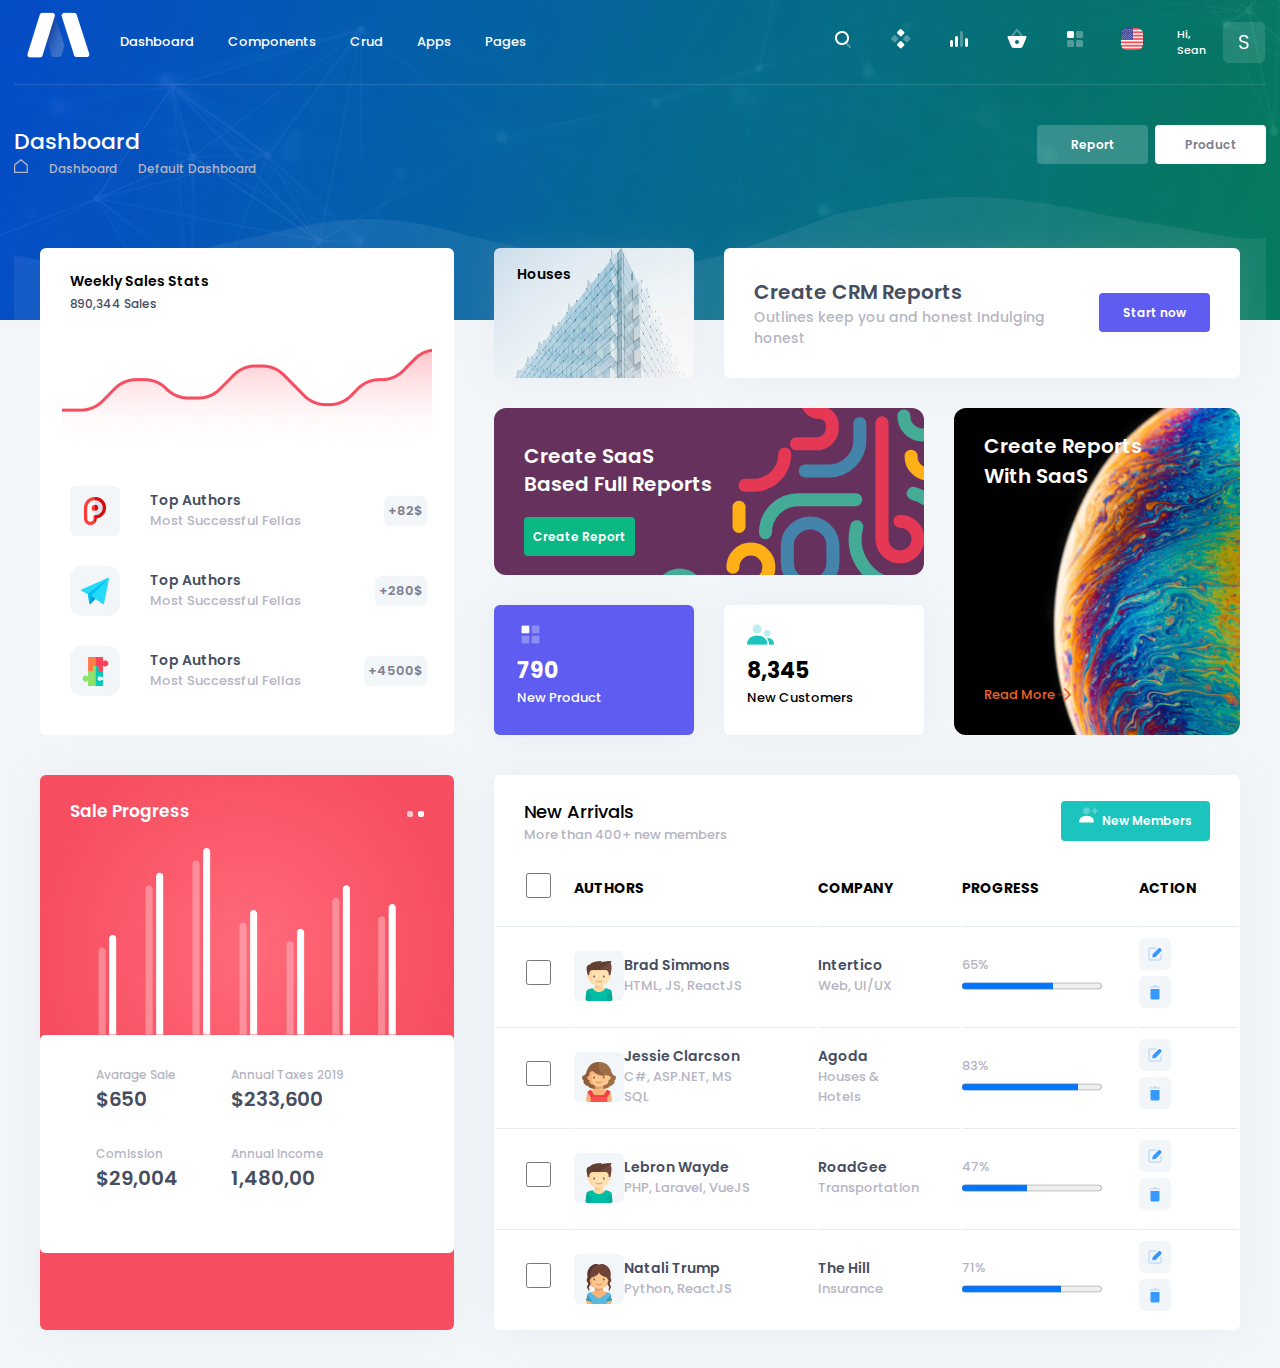
==== commit 4e08a8a4: "add code 30-8" ====
--- a/demo2rework/index.html
+++ b/demo2rework/index.html
@@ -15,10 +15,12 @@
         <header class="header">
             <div class="navbar">
                 <div class="dropdown-menu-navbar">
-                    <svg width="24" height="24" viewBox="0 0 24 24" fill="none" xmlns="http://www.w3.org/2000/svg">
-                        <path d="M21 7H3C2.4 7 2 6.6 2 6V4C2 3.4 2.4 3 3 3H21C21.6 3 22 3.4 22 4V6C22 6.6 21.6 7 21 7Z" fill="currentColor"></path>
-                        <path opacity="0.3" d="M21 14H3C2.4 14 2 13.6 2 13V11C2 10.4 2.4 10 3 10H21C21.6 10 22 10.4 22 11V13C22 13.6 21.6 14 21 14ZM22 20V18C22 17.4 21.6 17 21 17H3C2.4 17 2 17.4 2 18V20C2 20.6 2.4 21 3 21H21C21.6 21 22 20.6 22 20Z" fill="currentColor"></path>
+                    <a href="">
+<svg width="24" height="24" viewBox="0 0 24 24" fill="none" xmlns="http://www.w3.org/2000/svg">
+                        <path d="M21 7H3C2.4 7 2 6.6 2 6V4C2 3.4 2.4 3 3 3H21C21.6 3 22 3.4 22 4V6C22 6.6 21.6 7 21 7Z" fill="white"></path>
+                        <path opacity="0.3" d="M21 14H3C2.4 14 2 13.6 2 13V11C2 10.4 2.4 10 3 10H21C21.6 10 22 10.4 22 11V13C22 13.6 21.6 14 21 14ZM22 20V18C22 17.4 21.6 17 21 17H3C2.4 17 2 17.4 2 18V20C2 20.6 2.4 21 3 21H21C21.6 21 22 20.6 22 20Z" fill="white"></path>
                     </svg>
+                    </a>
                     <!-- <img src="assets/img/nav-bar/metronic-logo.png" alt=""> -->
                 </div>
                 <div class="navbar-left">
@@ -72,7 +74,7 @@
                 <p class="small-text-tilte m-l-30px m-t-23">Weekly Sales Stats</p>
                 <p class="small-text-subtitle m-l-30px">890,344 Sales</p>
                 <div class="vector">
-                    <svg width="370" height="104" viewBox="0 0 370 104" fill="none" xmlns="http://www.w3.org/2000/svg">
+                    <!-- <svg width="370" height="104" viewBox="0 0 370 104" fill="none" xmlns="http://www.w3.org/2000/svg">
                         <path d="M19.0568 62.0852H-4V104H376V2H374.205C366.2 2 358.527 5.19892 352.894 10.8851L341.121 22.7673C335.487 28.4535 327.814 31.6525 319.81 31.6525H317.379C309.374 31.6525 301.701 34.8514 296.068 40.5376L288.934 47.7378C283.3 53.424 275.627 56.623 267.622 56.623H263.645C255.641 56.623 247.968 53.424 242.334 47.7378L221.67 26.8818C216.036 21.1956 208.364 17.9967 200.359 17.9967H193.289C185.284 17.9967 177.612 21.1956 171.978 26.8819L157.886 41.105C152.252 46.7912 144.579 49.9902 136.575 49.9902H126.026C118.021 49.9902 110.348 46.7912 104.714 41.105L104.152 40.5376C98.5184 34.8514 90.8457 31.6525 82.8412 31.6525H74.225C66.2204 31.6525 58.5477 34.8514 52.9139 40.5376L40.3679 53.2001C34.7341 58.8863 27.0614 62.0852 19.0568 62.0852Z" fill="url(#paint0_linear_436_12556)"/>
                         <path d="M376 104V2H374.205C366.2 2 358.527 5.19892 352.894 10.8851L341.121 22.7673C335.487 28.4535 327.814 31.6525 319.81 31.6525H317.379C309.374 31.6525 301.701 34.8514 296.067 40.5376L288.934 47.7378C283.3 53.424 275.627 56.6229 267.622 56.6229H263.645C255.641 56.6229 247.968 53.424 242.334 47.7378L221.67 26.8818C216.036 21.1956 208.364 17.9967 200.359 17.9967H193.289C185.284 17.9967 177.612 21.1956 171.978 26.8819L157.886 41.105C152.252 46.7912 144.579 49.9902 136.575 49.9902H126.026C118.021 49.9902 110.348 46.7912 104.714 41.105L104.152 40.5376C98.5184 34.8514 90.8458 31.6525 82.8412 31.6525H74.225C66.2204 31.6525 58.5477 34.8514 52.9139 40.5376L40.3679 53.2001C34.7341 58.8863 27.0614 62.0852 19.0568 62.0852H-4V104" stroke="#F64E60" stroke-width="3"/>
                         <defs>
@@ -81,7 +83,8 @@
                         <stop offset="1" stop-color="white" stop-opacity="0"/>
                         </linearGradient>
                         </defs>
-                    </svg>                        
+                    </svg>    -->
+                    <img src="assets/img/Chart.png" alt="">                     
                 </div>
                 <div class="top-author m-l-30px ">
                     <div class="author-list first-author ">
--- a/demo2rework/style.css
+++ b/demo2rework/style.css
@@ -130,6 +130,7 @@
     background-image: url(assets/img/background-header.png);
     background-size: 100% 320px;
     background-repeat: no-repeat;
+    /* padding: 0 14px; */
 }
 
 .header {
@@ -183,6 +184,7 @@
     background: rgba(255, 255, 255, 0.1);
     border-radius: 6px;
 }
+
 
 .welcome-text {
     font-weight: 500;
@@ -559,12 +561,30 @@
         display: none;
     }
 
-}
-
-@media only screen and (min-width: 993px) and (max-width: 1500px) {
+    .main {
+        padding: 0 14px;
+    }
+
+    .vector img {
+        width: 100%;
+        height: 123px;  
+    }
+
+}
+
+@media only screen and (min-width: 993px) and (max-width: 1499px) {
     .sub-header {
         margin-left: 0;
         margin-right: 0;
+    }
+
+    .main {
+        padding: 0 14px;
+    }
+
+    .wave-vector img {
+        width: 100%;
+        height: 123px;
     }
 }
 
--- a/demo2rework/assets/mobile.css
+++ b/demo2rework/assets/mobile.css
@@ -56,4 +56,24 @@
         max-width: 100%;
         min-height: 123px;
     }
-}
+
+    .main {
+        padding: 0 14px;
+    }
+
+    .new-arrival {
+        /* display: none; */
+        overflow: auto;
+    }
+
+    .navbar-menu li a {
+        padding: 11px 5px;
+    }
+
+    .vector img {
+        width: 100%;
+        height: 123px;
+        /* width: -webkit-fill-available; */
+        margin-right: 27px;
+    }
+}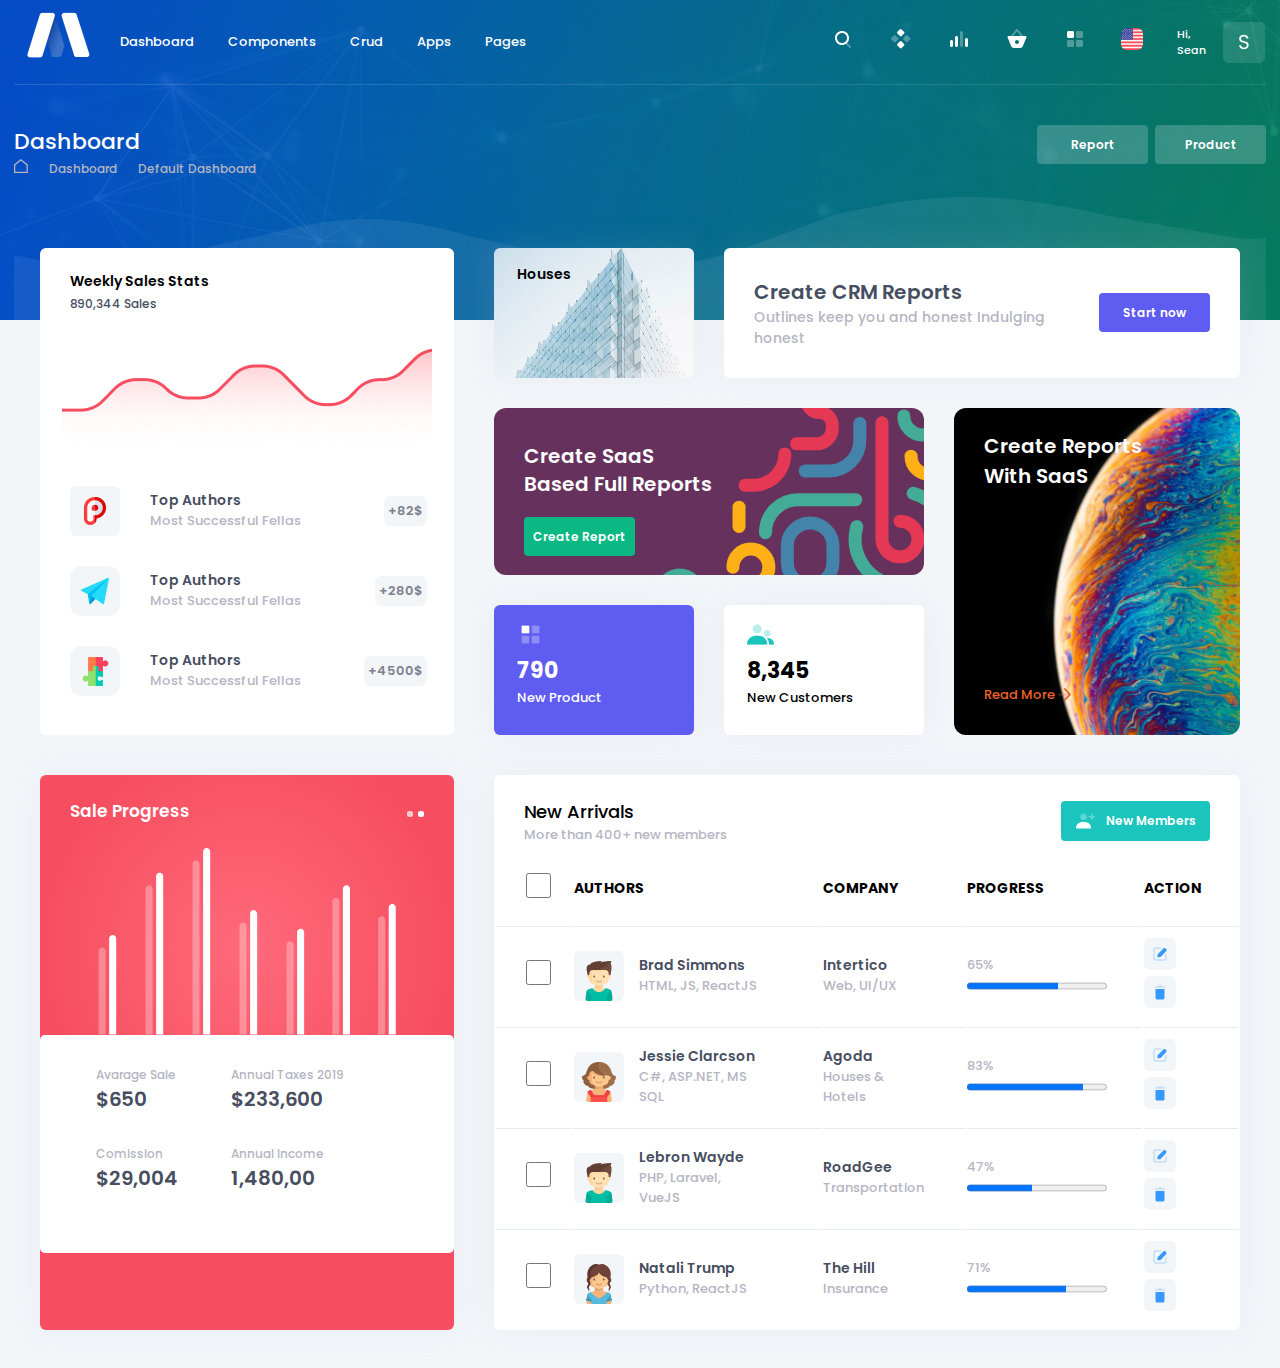
==== commit 57d958ed: "add code 31-8" ====
--- a/demo2rework/index.html
+++ b/demo2rework/index.html
@@ -62,7 +62,8 @@
                 </div>
                 <div class="sub-header-btn">
                     <a href=""><div class="default-btn trans-btn"><span class="text-btn">Report</span></div></a>
-                    <a href=""><div class="default-btn white-btn"><span class="text-btn text-white-btn">Product</span></div></a>
+                    <a href=""><div class="default-btn trans-btn"><span class="text-btn">Product</span></div></a>
+                    <!-- <a href=""><div class="default-btn white-btn"><span class="text-btn text-white-btn">Product</span></div></a> -->
                 </div>
             </div>
             <div class="wave-vector">
--- a/demo2rework/style.css
+++ b/demo2rework/style.css
@@ -512,6 +512,7 @@
 .author {
     display: flex;
     align-items: center;
+    gap: 15px;
 }
 
 .main-table th {
@@ -535,6 +536,12 @@
 .dropdown-menu-navbar {
     display: none;
 }
+
+.green-icon-btn .text-btn {
+    display: flex;
+    gap: 10px;
+}
+
 
 @media only screen and (max-width: 992px) and (min-width: 751px) {
     .first-section {
--- a/demo2rework/assets/button.css
+++ b/demo2rework/assets/button.css
@@ -39,3 +39,11 @@
     width: 149px;
     height: 40px;
 }
+
+.sub-header-btn a .default-btn:hover {
+    background: white;
+}
+
+.sub-header-btn a .text-btn:hover {
+    color: #80808F !important;
+}